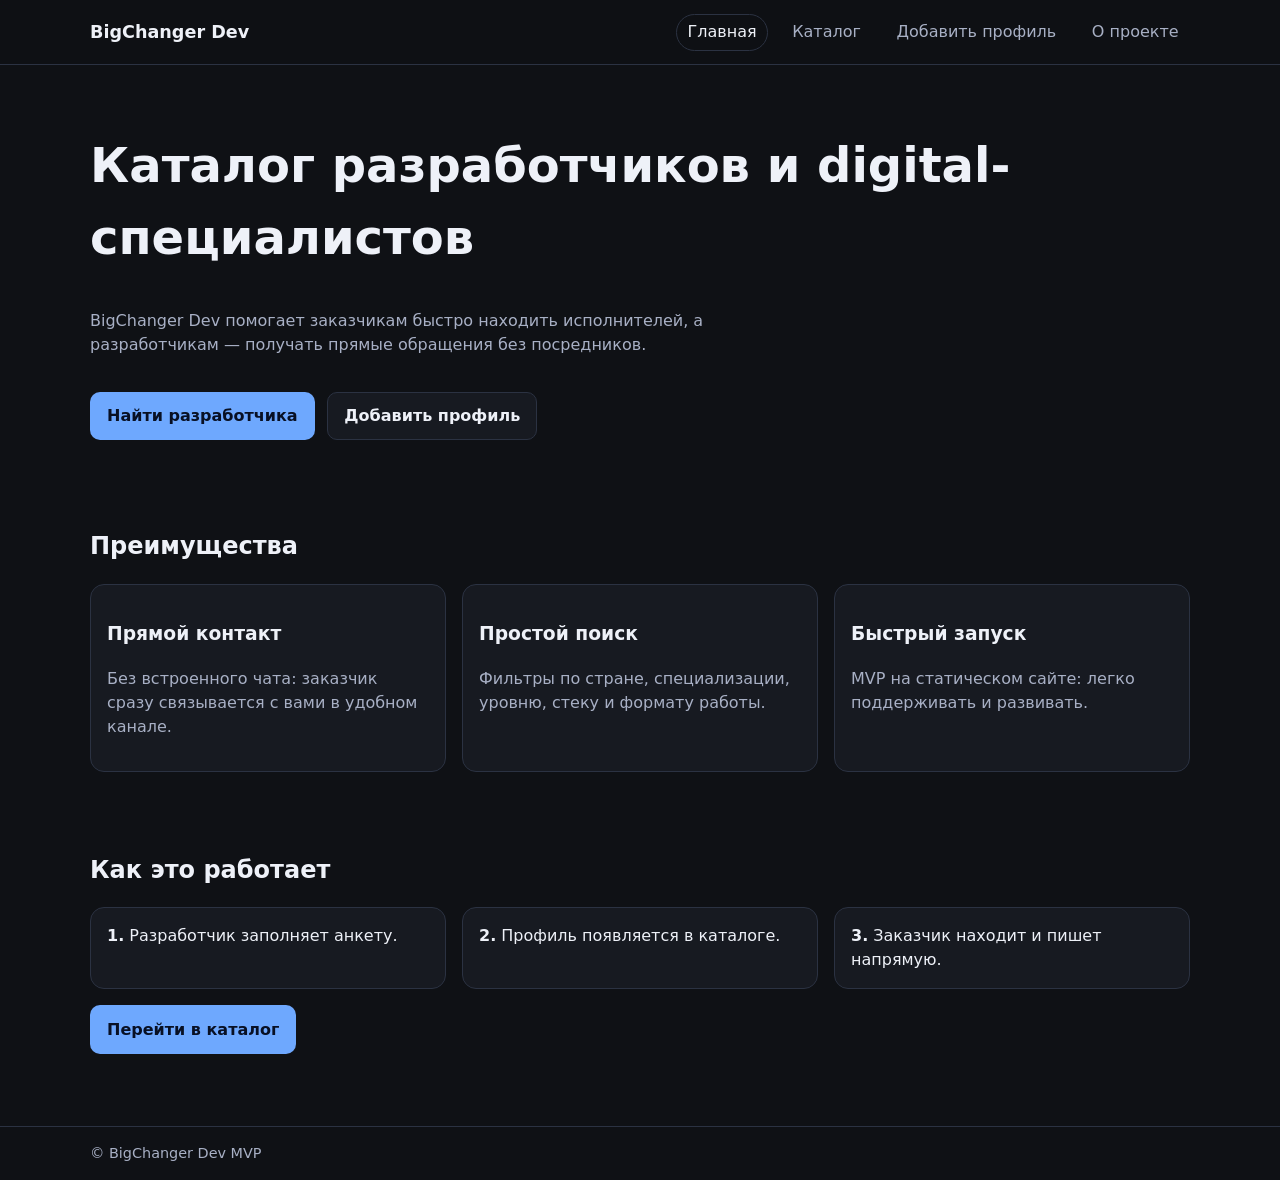
==== index.html @ 4ccddd23 "Implement BigChanger Dev static MVP catalog" ====
<!doctype html>
<html lang="ru">
  <head>
    <meta charset="UTF-8" />
    <meta name="viewport" content="width=device-width, initial-scale=1.0" />
    <title>BigChanger Dev — Найти разработчика</title>
    <link rel="stylesheet" href="assets/css/styles.css" />
  </head>
  <body>
    <header class="header">
      <div class="container nav">
        <a class="brand" href="index.html">BigChanger Dev</a>
        <nav class="nav-links">
          <a class="nav-link active" href="index.html">Главная</a>
          <a class="nav-link" href="developers.html">Каталог</a>
          <a class="nav-link" href="submit.html">Добавить профиль</a>
          <a class="nav-link" href="about.html">О проекте</a>
        </nav>
      </div>
    </header>

    <main class="container">
      <section class="hero">
        <h1>Каталог разработчиков и digital-специалистов</h1>
        <p>
          BigChanger Dev помогает заказчикам быстро находить исполнителей, а разработчикам — получать
          прямые обращения без посредников.
        </p>
        <div class="actions">
          <a class="btn primary" href="developers.html">Найти разработчика</a>
          <a class="btn" href="submit.html">Добавить профиль</a>
        </div>
      </section>

      <section class="section">
        <h2>Преимущества</h2>
        <div class="grid cols-3">
          <article class="card">
            <h3>Прямой контакт</h3>
            <p class="muted">Без встроенного чата: заказчик сразу связывается с вами в удобном канале.</p>
          </article>
          <article class="card">
            <h3>Простой поиск</h3>
            <p class="muted">Фильтры по стране, специализации, уровню, стеку и формату работы.</p>
          </article>
          <article class="card">
            <h3>Быстрый запуск</h3>
            <p class="muted">MVP на статическом сайте: легко поддерживать и развивать.</p>
          </article>
        </div>
      </section>

      <section class="section">
        <h2>Как это работает</h2>
        <div class="grid cols-3">
          <article class="card"><strong>1.</strong> Разработчик заполняет анкету.</article>
          <article class="card"><strong>2.</strong> Профиль появляется в каталоге.</article>
          <article class="card"><strong>3.</strong> Заказчик находит и пишет напрямую.</article>
        </div>
        <div class="actions" style="margin-top: 1rem">
          <a class="btn primary" href="developers.html">Перейти в каталог</a>
        </div>
      </section>
    </main>

    <footer class="footer">
      <div class="container">© BigChanger Dev MVP</div>
    </footer>
  </body>
</html>
---- assets/css/styles.css ----
:root {
  --bg: #0f1115;
  --surface: #171a21;
  --surface-alt: #1f2430;
  --text: #eef1f8;
  --muted: #a8b0c5;
  --accent: #6ea8fe;
  --accent-strong: #4d8dff;
  --border: #2b3242;
  --ok: #3ddc97;
}

* {
  box-sizing: border-box;
}

body {
  margin: 0;
  font-family: Inter, system-ui, -apple-system, Segoe UI, Roboto, sans-serif;
  background: var(--bg);
  color: var(--text);
  line-height: 1.5;
}

a {
  color: inherit;
  text-decoration: none;
}

.container {
  width: min(1100px, 92%);
  margin: 0 auto;
}

.header {
  border-bottom: 1px solid var(--border);
  position: sticky;
  top: 0;
  backdrop-filter: blur(8px);
  background: rgba(15, 17, 21, 0.9);
  z-index: 10;
}

.nav {
  display: flex;
  justify-content: space-between;
  align-items: center;
  padding: 0.85rem 0;
  gap: 1rem;
}

.brand {
  font-weight: 700;
  font-size: 1.1rem;
}

.nav-links {
  display: flex;
  gap: 0.8rem;
  flex-wrap: wrap;
}

.nav-link {
  padding: 0.35rem 0.65rem;
  border: 1px solid transparent;
  border-radius: 999px;
  color: var(--muted);
}

.nav-link:hover,
.nav-link.active {
  color: var(--text);
  border-color: var(--border);
}

.hero {
  padding: 4rem 0 3rem;
  display: grid;
  gap: 1.2rem;
}

.hero h1 {
  margin: 0;
  font-size: clamp(2rem, 5vw, 3rem);
}

.hero p {
  max-width: 720px;
  color: var(--muted);
}

.actions {
  display: flex;
  gap: 0.8rem;
  flex-wrap: wrap;
}

.btn {
  display: inline-flex;
  align-items: center;
  justify-content: center;
  border: 1px solid var(--border);
  padding: 0.7rem 1rem;
  border-radius: 10px;
  font-weight: 600;
  cursor: pointer;
  background: var(--surface);
  color: var(--text);
}

.btn.primary {
  background: var(--accent);
  color: #081024;
  border-color: transparent;
}

.btn.primary:hover {
  background: var(--accent-strong);
}

.section {
  padding: 2.5rem 0;
}

.section h2 {
  margin-top: 0;
}

.grid {
  display: grid;
  gap: 1rem;
}

.grid.cols-3 {
  grid-template-columns: repeat(auto-fit, minmax(220px, 1fr));
}

.card {
  background: var(--surface);
  border: 1px solid var(--border);
  border-radius: 14px;
  padding: 1rem;
}

.muted {
  color: var(--muted);
}

.filters {
  display: grid;
  grid-template-columns: repeat(auto-fit, minmax(150px, 1fr));
  gap: 0.8rem;
  margin-bottom: 1rem;
}

.input,
select,
textarea {
  width: 100%;
  border: 1px solid var(--border);
  border-radius: 10px;
  background: var(--surface-alt);
  color: var(--text);
  padding: 0.6rem 0.7rem;
  font: inherit;
}

.dev-card h3 {
  margin: 0 0 0.3rem;
}

.tags {
  display: flex;
  flex-wrap: wrap;
  gap: 0.45rem;
  margin: 0.6rem 0;
}

.tag {
  border: 1px solid var(--border);
  border-radius: 999px;
  padding: 0.15rem 0.55rem;
  font-size: 0.85rem;
  color: var(--muted);
}

.profile {
  display: grid;
  grid-template-columns: 180px 1fr;
  gap: 1.2rem;
}

.avatar {
  width: 160px;
  height: 160px;
  border-radius: 16px;
  object-fit: cover;
  border: 1px solid var(--border);
}

.links-list {
  display: flex;
  flex-wrap: wrap;
  gap: 0.6rem;
}

.footer {
  border-top: 1px solid var(--border);
  margin-top: 2rem;
  padding: 1rem 0;
  color: var(--muted);
  font-size: 0.9rem;
}

.notice {
  border-left: 4px solid var(--ok);
  background: rgba(61, 220, 151, 0.08);
  padding: 0.85rem;
  border-radius: 10px;
}

@media (max-width: 700px) {
  .profile {
    grid-template-columns: 1fr;
  }

  .avatar {
    width: 120px;
    height: 120px;
  }
}
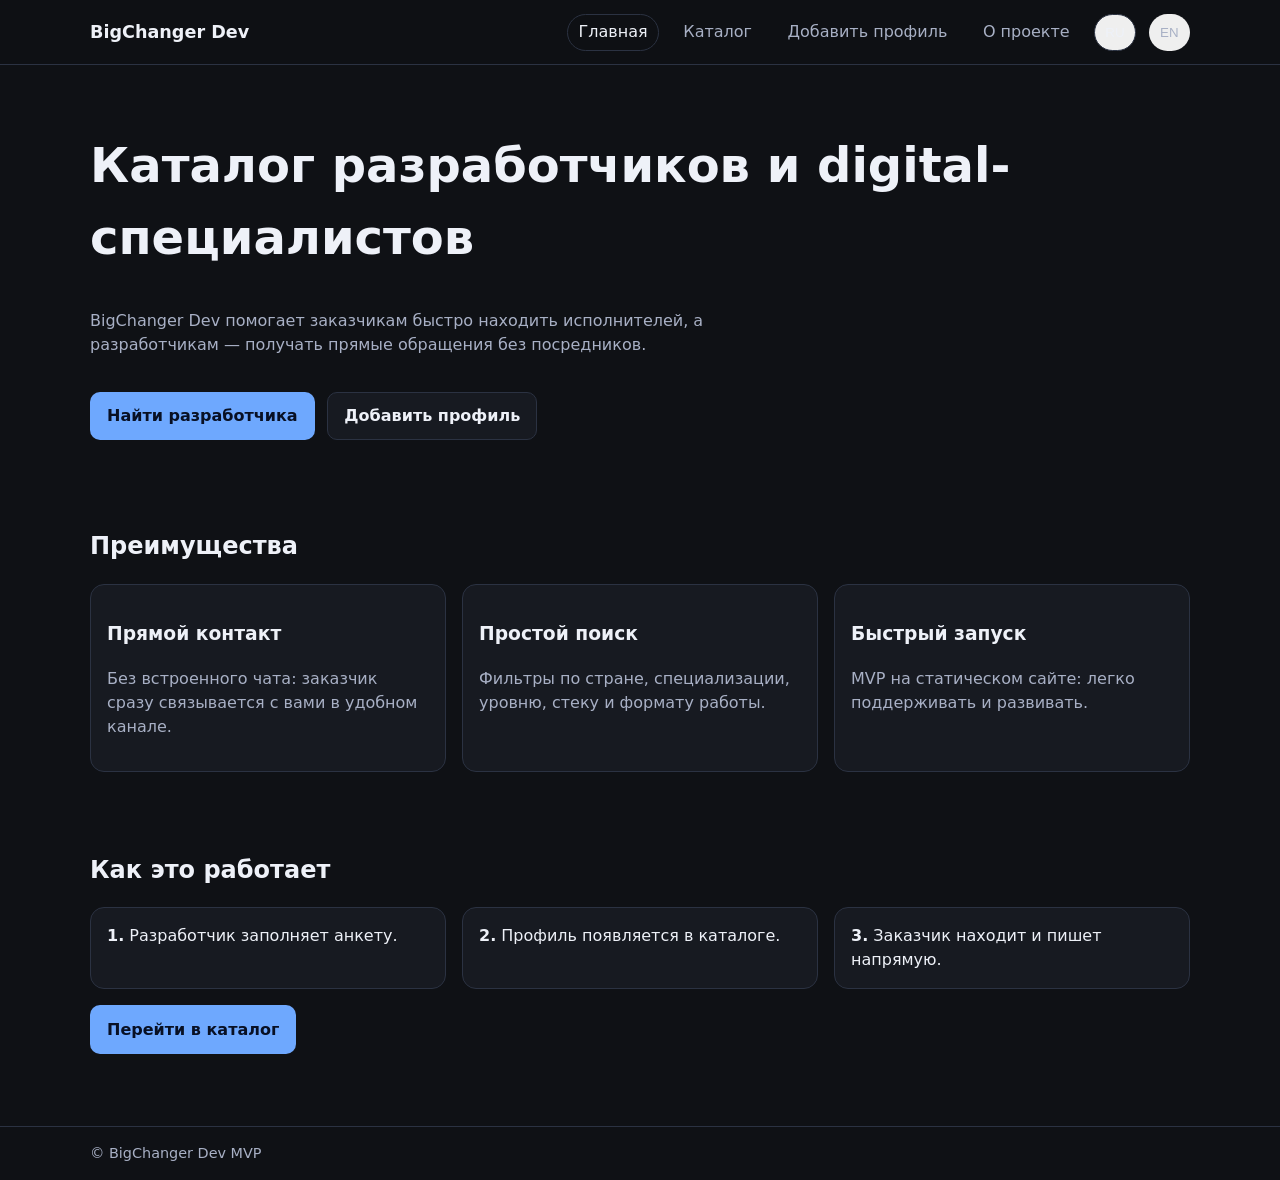
==== commit 8fde43d7: "Connect MVP to Supabase and add bilingual on-site submission" ====
--- a/index.html
+++ b/index.html
@@ -3,68 +3,71 @@
   <head>
     <meta charset="UTF-8" />
     <meta name="viewport" content="width=device-width, initial-scale=1.0" />
-    <title>BigChanger Dev — Найти разработчика</title>
+    <title>BigChanger Dev</title>
     <link rel="stylesheet" href="assets/css/styles.css" />
   </head>
   <body>
     <header class="header">
       <div class="container nav">
-        <a class="brand" href="index.html">BigChanger Dev</a>
+        <a class="brand" href="index.html" data-i18n="brand">BigChanger Dev</a>
         <nav class="nav-links">
-          <a class="nav-link active" href="index.html">Главная</a>
-          <a class="nav-link" href="developers.html">Каталог</a>
-          <a class="nav-link" href="submit.html">Добавить профиль</a>
-          <a class="nav-link" href="about.html">О проекте</a>
+          <a class="nav-link active" href="index.html" data-i18n="nav_home">Главная</a>
+          <a class="nav-link" href="developers.html" data-i18n="nav_catalog">Каталог</a>
+          <a class="nav-link" href="submit.html" data-i18n="nav_submit">Добавить профиль</a>
+          <a class="nav-link" href="about.html" data-i18n="nav_about">О проекте</a>
+          <button class="nav-link" data-lang="ru" data-i18n="lang_ru">RU</button>
+          <button class="nav-link" data-lang="en" data-i18n="lang_en">EN</button>
         </nav>
       </div>
     </header>
 
     <main class="container">
       <section class="hero">
-        <h1>Каталог разработчиков и digital-специалистов</h1>
-        <p>
-          BigChanger Dev помогает заказчикам быстро находить исполнителей, а разработчикам — получать
-          прямые обращения без посредников.
+        <h1 data-i18n="home_title">Каталог разработчиков и digital-специалистов</h1>
+        <p data-i18n="home_desc">
+          BigChanger Dev помогает заказчикам быстро находить исполнителей, а разработчикам — получать прямые обращения без посредников.
         </p>
         <div class="actions">
-          <a class="btn primary" href="developers.html">Найти разработчика</a>
-          <a class="btn" href="submit.html">Добавить профиль</a>
+          <a class="btn primary" href="developers.html" data-i18n="home_find">Найти разработчика</a>
+          <a class="btn" href="submit.html" data-i18n="home_add">Добавить профиль</a>
         </div>
       </section>
 
       <section class="section">
-        <h2>Преимущества</h2>
+        <h2 data-i18n="home_adv">Преимущества</h2>
         <div class="grid cols-3">
           <article class="card">
-            <h3>Прямой контакт</h3>
-            <p class="muted">Без встроенного чата: заказчик сразу связывается с вами в удобном канале.</p>
+            <h3 data-i18n="home_adv_1_t">Прямой контакт</h3>
+            <p class="muted" data-i18n="home_adv_1_d">Без встроенного чата: заказчик сразу связывается с вами в удобном канале.</p>
           </article>
           <article class="card">
-            <h3>Простой поиск</h3>
-            <p class="muted">Фильтры по стране, специализации, уровню, стеку и формату работы.</p>
+            <h3 data-i18n="home_adv_2_t">Простой поиск</h3>
+            <p class="muted" data-i18n="home_adv_2_d">Фильтры по стране, специализации, уровню, стеку и формату работы.</p>
           </article>
           <article class="card">
-            <h3>Быстрый запуск</h3>
-            <p class="muted">MVP на статическом сайте: легко поддерживать и развивать.</p>
+            <h3 data-i18n="home_adv_3_t">Быстрый запуск</h3>
+            <p class="muted" data-i18n="home_adv_3_d">MVP на статическом сайте: легко поддерживать и развивать.</p>
           </article>
         </div>
       </section>
 
       <section class="section">
-        <h2>Как это работает</h2>
+        <h2 data-i18n="home_how">Как это работает</h2>
         <div class="grid cols-3">
-          <article class="card"><strong>1.</strong> Разработчик заполняет анкету.</article>
-          <article class="card"><strong>2.</strong> Профиль появляется в каталоге.</article>
-          <article class="card"><strong>3.</strong> Заказчик находит и пишет напрямую.</article>
+          <article class="card"><strong>1.</strong> <span data-i18n="home_step_1">Разработчик заполняет анкету.</span></article>
+          <article class="card"><strong>2.</strong> <span data-i18n="home_step_2">Профиль появляется в каталоге.</span></article>
+          <article class="card"><strong>3.</strong> <span data-i18n="home_step_3">Заказчик находит и пишет напрямую.</span></article>
         </div>
         <div class="actions" style="margin-top: 1rem">
-          <a class="btn primary" href="developers.html">Перейти в каталог</a>
+          <a class="btn primary" href="developers.html" data-i18n="home_go_catalog">Перейти в каталог</a>
         </div>
       </section>
     </main>
 
     <footer class="footer">
-      <div class="container">© BigChanger Dev MVP</div>
+      <div class="container" data-i18n="footer">© BigChanger Dev MVP</div>
     </footer>
+    <script src="js/i18n.js"></script>
+    <script>initLanguageSwitcher();</script>
   </body>
 </html>
--- a/assets/css/styles.css
+++ b/assets/css/styles.css
@@ -229,3 +229,21 @@
     height: 120px;
   }
 }
+
+
+label {
+  display: grid;
+  gap: 0.4rem;
+}
+
+button.btn {
+  font: inherit;
+}
+
+.success-text {
+  color: #3ddc97;
+}
+
+.error-text {
+  color: #ff7f7f;
+}
